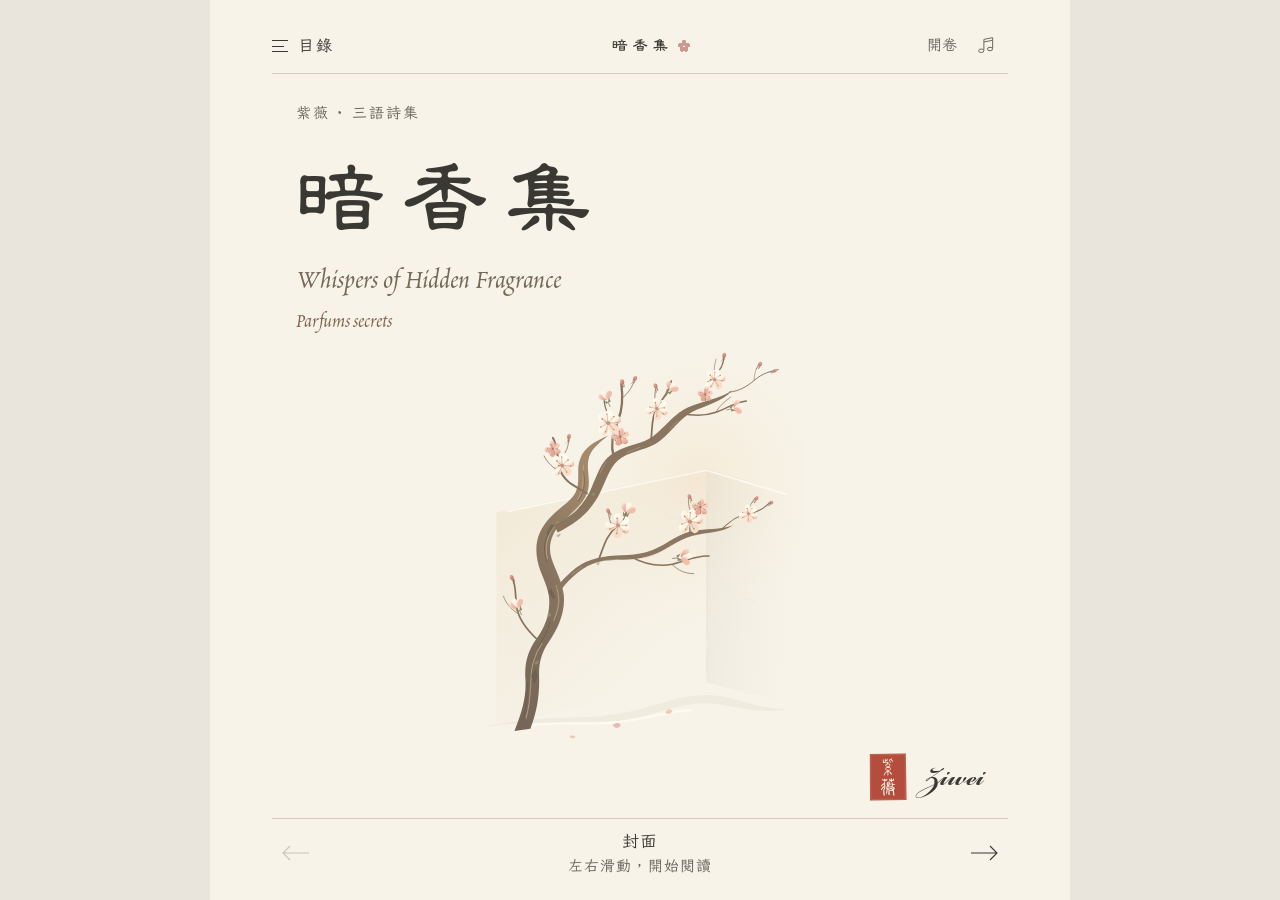
==== site/index.html @ c1a0530a "新增《讚將》與江流英名插圖，統一繁體中文" ====
<!doctype html>
<html lang="zh-Hant">
<head>
  <meta charset="utf-8">
  <meta name="viewport" content="width=device-width, initial-scale=1, maximum-scale=1, user-scalable=no, viewport-fit=cover">
  <meta name="theme-color" content="#F7F3E8">
  <meta name="description" content="《暗香集》中、英、法三語詩集。取意梅花凌寒獨開、暗香自來，寄寓母親的堅韌與溫柔。">
  <title>暗香集 · Whispers of Hidden Fragrance</title>
  <link rel="manifest" href="./manifest.webmanifest">
  <link rel="icon" href="./icons/icon-192.png">
  <link rel="apple-touch-icon" href="./icons/apple-touch-icon.png">
  <meta name="apple-mobile-web-app-capable" content="yes">
  <meta name="apple-mobile-web-app-title" content="暗香集">
  <meta name="apple-mobile-web-app-status-bar-style" content="black-translucent">
  <script>
    // Keep the edition's established iPhone/PWA viewport behaviour. The page
    // scrolls inside the middle grid row; both navigation rows stay outside it.
    (() => {
      const root = document.documentElement;
      const viewport = window.visualViewport;
      const updateHeight = () => {
        const standalone = navigator.standalone || matchMedia('(display-mode: standalone)').matches;
        const visible = viewport?.height || innerHeight;
        const height = standalone ? Math.max(visible, innerHeight, screen.height || 0) : visible;
        root.style.setProperty('--viewport-height', `${Math.ceil(height)}px`);
      };
      updateHeight();
      for (const event of ['resize', 'orientationchange', 'pageshow']) addEventListener(event, updateHeight, { passive: true });
      viewport?.addEventListener('resize', updateHeight, { passive: true });
    })();
  </script>
  <link rel="preload" href="./fonts/LXGWWenKaiTC-Regular.ttf" as="font" type="font/ttf" crossorigin>
  <link rel="preload" href="./fonts/HanWangLiSuMedium-TC.ttf?v=1" as="font" type="font/ttf" crossorigin>
  <link rel="stylesheet" href="./styles.css?v=artbook-14">
  <script src="./poems.js?v=artbook-14" defer></script>
  <script src="./edition.js?v=artbook-14" defer></script>
  <script src="./reader.js?v=artbook-14" defer></script>
</head>
<body>
  <main class="book" id="book" aria-label="《暗香集》三語詩集">
    <header class="book-toolbar">
      <button class="contents-trigger" id="toc-open" type="button" aria-haspopup="dialog" aria-controls="toc-dialog" aria-label="打開目錄"><span class="contents-icon" aria-hidden="true"></span><span>目錄</span></button>
      <span class="book-wordmark">暗香集</span>
      <div class="toolbar-right"><span id="reading-progress" aria-label="閱讀進度" aria-live="polite">開卷</span><button class="music-toggle" id="music-toggle" type="button" aria-label="播放背景音樂" aria-pressed="false"><svg viewBox="0 0 24 24" aria-hidden="true"><path d="M9 17V5l10-2v12M9 8l10-2"/><ellipse cx="6" cy="18" rx="3" ry="2"/><ellipse cx="16" cy="16" rx="3" ry="2"/></svg></button></div>
    </header>
    <section class="reading-stage" id="reading" aria-label="詩集頁面">
      <article class="book-page" id="book-page" tabindex="-1"></article>
    </section>
    <nav class="page-controls" aria-label="翻頁">
      <button id="previous" type="button" aria-label="向前翻頁" disabled><svg viewBox="0 0 32 20" aria-hidden="true"><path d="M29 10H3m7-7-7 7 7 7"/></svg></button>
      <div class="page-position"><span id="page-folio" aria-live="polite">封面</span><span id="swipe-hint">左右滑動，開始閱讀</span></div>
      <button id="next" type="button" aria-label="向後翻頁"><svg viewBox="0 0 32 20" aria-hidden="true"><path d="M3 10h26m-7-7 7 7-7 7"/></svg></button>
    </nav>
  </main>
  <dialog class="toc-dialog" id="toc-dialog" aria-labelledby="toc-title">
    <header class="toc-heading"><div><p class="eyebrow" lang="en">THE COLLECTION</p><h1 id="toc-title">目錄</h1></div><button id="toc-close" type="button" class="dialog-close" aria-label="關閉目錄">×</button></header>
    <nav class="toc-matter" id="matter-list" aria-label="封面與前後頁"></nav>
    <ol class="toc-list" id="contents-list"></ol>
    <footer class="toc-footer"><span>紫薇 · 暗香集</span><span>十五首 · 三語詩集</span></footer>
  </dialog>
  <audio id="ambient-audio" src="./audio/1.mp3" loop preload="none"></audio>
  <noscript><p class="noscript-message">請啟用 JavaScript 以閱讀詩集。</p></noscript>
</body>
</html>
---- site/styles.css ----
@font-face{font-family:"WenKai TC";src:url("./fonts/LXGWWenKaiTC-Regular.ttf") format("truetype");font-display:swap}
@font-face{font-family:"HanWang LiSu";src:url("./fonts/HanWangLiSuMedium-TC.ttf?v=1") format("truetype");font-display:swap}
@font-face{font-family:Alegreya;src:url("./fonts/Alegreya-Regular.otf") format("opentype");font-display:swap}
@font-face{font-family:Alegreya;src:url("./fonts/Alegreya-Italic.otf") format("opentype");font-style:italic;font-display:swap}
@font-face{font-family:Poetica;src:url("./fonts/PoeticaStd.otf") format("opentype");font-display:swap}
@font-face{font-family:"Poetica Small Caps";src:url("./fonts/Poetica-RomanSmallCaps.otf") format("opentype");font-display:swap}
@font-face{font-family:"Poetica Chancery";src:url("./fonts/Poetica Chancery IV Regular.otf") format("opentype");font-display:swap}
@font-face{font-family:Bickham;src:url("./fonts/Bickham Script Pro 3 Bold.otf") format("opentype");font-weight:700;font-display:swap}

:root{
  color-scheme:light;
  --paper:#f7f3e8;
  --ink:#393832;
  --secondary:#66645c;
  --stone:#746958;
  --vermillion:#b44d3b;
  --gold:#907047;
  --line:#d5cdbf;
  --plum:#b8756c;
  --petal:radial-gradient(ellipse 2.5px 3px at 50% 22%,var(--plum) 90%,transparent),radial-gradient(ellipse 3px 2.5px at 77% 43%,var(--plum) 90%,transparent),radial-gradient(ellipse 2.5px 3px at 67% 75%,var(--plum) 90%,transparent),radial-gradient(ellipse 2.5px 3px at 33% 75%,var(--plum) 90%,transparent),radial-gradient(ellipse 3px 2.5px at 23% 43%,var(--plum) 90%,transparent);
  --support:"WenKai TC","Kaiti TC","KaiTi","Noto Serif CJK TC",serif;
  --title:"HanWang LiSu",var(--support);
  --latin:Alegreya,Georgia,"Times New Roman",serif;
  --viewport-height:100vh;
  font-synthesis:none;
}
@supports(height:100dvh){:root{--viewport-height:100dvh}}
*{box-sizing:border-box}
html,body{width:100%;height:var(--viewport-height);min-height:0;margin:0;background:var(--paper);color:var(--ink);font-family:var(--support);overscroll-behavior:none;touch-action:pan-x pan-y}
html{overflow:hidden}
body{position:fixed;inset:0 0 auto;overflow:hidden}
button{font:inherit;color:inherit;cursor:pointer;-webkit-tap-highlight-color:transparent}
button:focus-visible,a:focus-visible{outline:2px solid var(--stone);outline-offset:3px}
button:disabled{cursor:default}
button[hidden]{display:none!important}
.book{display:grid;grid-template-rows:56px minmax(0,1fr)68px;width:min(100%,860px);height:100%;min-height:0;margin:auto;padding:max(8px,env(safe-area-inset-top)) max(24px,env(safe-area-inset-right)) max(10px,env(safe-area-inset-bottom)) max(24px,env(safe-area-inset-left))}
.book-toolbar{position:relative;z-index:3;display:grid;grid-template-columns:1fr auto 1fr;align-items:center;min-width:0;border-bottom:1px solid var(--line)}
.contents-trigger{display:flex;gap:10px;align-items:center;justify-self:start;min-height:44px;padding:0 5px 0 0;border:0;background:none;font-size:16px;letter-spacing:.1em}
.contents-icon{display:block;width:16px;height:12px;border-top:1px solid currentColor;border-bottom:1px solid currentColor;position:relative}
.contents-icon::after{position:absolute;inset:5px 4px auto 0;border-top:1px solid currentColor;content:""}
.book-wordmark{position:relative;font:16px var(--title);letter-spacing:.24em;text-indent:.24em}
/* A corner and one small blossom carry the book's quiet thread. The plates
   retain their own seasons and colours; no motif is laid over the artwork. */
.book-wordmark::after{position:absolute;top:50%;left:calc(100% + 6px);width:12px;height:12px;transform:translateY(-50%);background:var(--petal);opacity:.7;content:"";pointer-events:none}
.toolbar-right{display:flex;align-items:center;justify-self:end;gap:7px}
#reading-progress{color:var(--secondary);font:15px/1 var(--latin);white-space:nowrap}
.music-toggle{display:grid;place-items:center;justify-self:end;width:44px;height:44px;border:0;background:none;color:var(--secondary)}
.music-toggle svg{width:21px;height:21px;stroke:currentColor;stroke-width:1.1;fill:none}
.music-toggle[aria-pressed="true"]{color:var(--vermillion)}
.reading-stage{position:relative;min-width:0;min-height:0;overflow:hidden;isolation:isolate;touch-action:pan-y}
.book-page{position:relative;width:100%;height:100%;min-width:0;min-height:0;overflow:auto;overscroll-behavior:contain;scrollbar-width:thin;scrollbar-color:#bdb5a7 transparent;outline:0;padding:30px 6px 32px;-webkit-overflow-scrolling:touch}
.book-page:focus-visible{outline:1px solid var(--stone);outline-offset:-1px}
.page-controls{position:relative;z-index:3;display:grid;grid-template-columns:52px minmax(0,1fr)52px;align-items:center;min-height:0;border-top:1px solid var(--line);background:var(--paper)}
.page-controls button{display:grid;place-items:center;width:48px;height:48px;border:0;background:none;color:var(--ink)}
.page-controls button:last-child{justify-self:end}
.page-controls button:disabled{opacity:.25}
.page-controls svg{width:32px;height:20px;fill:none;stroke:currentColor;stroke-width:1.1;transition:transform .2s ease}
.page-controls button:hover:not(:disabled) svg{transform:translateX(-3px)}
.page-controls button:last-child:hover:not(:disabled) svg{transform:translateX(3px)}
.page-position{display:flex;flex-direction:column;gap:4px;align-items:center;text-align:center;font-size:15px;line-height:1.2}
#page-folio{font:17px/1.3 var(--support);letter-spacing:.06em}
#swipe-hint{color:var(--secondary);font-size:15px;letter-spacing:.06em}

/* A typographic opening with a single painted plate, no decorative frame. */
.cover-page{display:grid;grid-template-rows:auto minmax(0,1fr)auto;gap:4px;overflow:hidden;padding:30px 8px 16px}
.cover-kicker{margin:0 0 20px;color:var(--secondary);font-size:15px;letter-spacing:.14em}
.cover-title{margin:0 0 14px;font:400 clamp(60px,16vw,80px)/1.2 var(--title);letter-spacing:.14em}
.cover-english{max-width:24ch;margin:0;color:var(--stone);font:400 clamp(24px,6.2vw,30px)/1.12 Poetica,var(--latin)}
.cover-french{margin:8px 0 0;color:#82654e;font:400 21px/1.25 Poetica,var(--latin)}
.cover-plate{display:grid;align-items:center;min-height:0;margin:0 -8px}
.cover-plate img{display:block;width:100%;height:100%;min-height:0;object-fit:contain}
.cover-author{display:flex;justify-content:flex-end;align-items:flex-end}
.author-signature{display:flex;align-items:center;gap:15px}
.author-signature .seal{width:34px;height:44px;flex:none}
.signature{margin:0 0 -2px;font:700 32px/1.1 Bickham,"Poetica Chancery",var(--latin);color:var(--ink)}
.seal{display:block;object-fit:contain}

.page-running-head{display:flex;justify-content:space-between;align-items:center;gap:20px;color:var(--secondary);font-size:15px;line-height:1.5;letter-spacing:.08em}
.page-print-folio{font:italic 18px/1 var(--latin);color:var(--gold)}
.lang-en .page-language,.lang-fr .page-language{font:17px/1.5 "Poetica Small Caps",var(--latin)}
.poem-page{padding-top:25px}
.poem-heading{margin:28px 0 28px}
.poem-masthead{margin:0 0 16px;color:var(--secondary);font-size:15px;line-height:1.65}
.poem-title{margin:0;font:400 39px/1.4 var(--title);letter-spacing:.06em;overflow-wrap:anywhere}
.poem-title[lang="en"],.poem-title[lang="fr"]{font:400 37px/1.12 var(--latin);letter-spacing:-.015em}
.poem-heading::after{display:block;width:28px;height:12px;margin-top:22px;border-left:1px solid var(--stone);border-bottom:1px solid var(--stone);content:""}
.language-nav{display:flex;gap:2px;align-items:center}
.language-nav button{min-width:44px;min-height:44px;padding:6px;border:0;border-bottom:1px solid transparent;background:none;color:var(--secondary);font:23px/1 "Poetica Small Caps",var(--support)}
.language-nav button[aria-current="true"]{border-bottom-color:var(--stone);color:var(--ink)}
.language-nav button[lang="zh-Hant"]{font:16px/1 var(--support)}
.poem-content{width:100%;max-width:610px;margin:0 auto}
.poem-body{margin:0;color:var(--ink);font:400 27px/1.8 var(--title);letter-spacing:.015em;overflow-wrap:break-word}
.poem-body[lang="en"],.poem-body[lang="fr"]{font:400 23px/1.65 var(--latin);letter-spacing:0}
.verse-line{display:block;padding-left:1em;text-indent:-1em}
.verse-line.stanza-space{height:.85em}
.poem-meta{margin:28px 0 0;color:var(--secondary);font-size:15px;line-height:1.75;white-space:pre-line}
.poem-meta[lang="en"],.poem-meta[lang="fr"]{font:16px/1.6 var(--latin)}
.annotation-section{margin:38px 0 0;padding-top:22px;border-top:1px solid var(--line);scroll-margin-top:24px}
.annotation-header{display:flex;justify-content:space-between;align-items:center;gap:20px;margin-bottom:14px}
.annotation-title{margin:0;font:400 18px/1.6 var(--support);letter-spacing:.09em}
.annotation-folio{font:italic 16px var(--latin);color:var(--gold)}
.annotation-text{margin:0;color:var(--ink);font:22px/1.85 var(--support);white-space:pre-line;overflow-wrap:break-word}

.illustration-page{display:flex;flex-direction:column;padding:24px 0 16px;overflow:hidden}
.illustration-heading{flex:0 0 auto;text-align:center;color:var(--secondary);font-size:15px;letter-spacing:.3em;text-indent:.3em}
.illustration-title{flex:0 0 auto;margin:14px 0 0;text-align:center;font:400 33px/1.4 var(--title);letter-spacing:.1em}
.illustration-figure{display:grid;grid-template-rows:minmax(0,1fr)auto;gap:14px;flex:1 1 0;min-height:0;margin:16px 0 0}
.illustration-well{display:grid;place-items:center;min-height:0;min-width:0}
.illustration-frame{position:relative;height:100%;max-width:100%;aspect-ratio:760/900;min-height:0}
.illustration-art{display:block;width:100%;height:100%;object-fit:contain}
.illustration-seal{position:absolute;left:var(--seal-x,86%);top:var(--seal-y,84%);width:6%;height:auto;aspect-ratio:38/68;transform:translate(-50%,-50%)}
.illustration-epigraph{margin:0;text-align:center;color:var(--secondary);font:20px/1.35 "Poetica Chancery",var(--latin)}

.matter-page{display:flex;flex-direction:column;padding-top:30px}
.matter-content{width:min(100%,570px);margin:auto;padding:44px 0}
.matter-index{margin:0 0 24px;color:var(--gold);font:italic 22px var(--latin)}
.matter-title{margin:0;font:400 37px/1.4 var(--title);letter-spacing:.12em}
.matter-title::after{display:block;width:28px;height:12px;margin-top:22px;border-left:1px solid var(--stone);border-bottom:1px solid var(--stone);content:""}
.matter-text{margin:32px 0 0;font:24px/1.9 var(--support);white-space:pre-line}
.matter-colophon .matter-text{font-size:18px;line-height:2.15;color:var(--secondary)}
.matter-epigraph .matter-text{max-width:9em;font-family:var(--title);font-size:30px;line-height:2.1;letter-spacing:.07em}
.matter-afterword .matter-content::after{display:block;width:12px;height:12px;margin-top:32px;background:var(--petal);opacity:.7;content:""}

.toc-dialog{width:min(700px,calc(100vw - 28px));max-height:min(88svh,820px);padding:28px 24px 20px;border:1px solid var(--line);background:var(--paper);color:var(--ink);overflow:hidden}
.toc-dialog[open]{display:flex;flex-direction:column}
.toc-dialog::backdrop{background:#39383260}
.toc-heading{display:flex;justify-content:space-between;align-items:flex-start;gap:20px;flex:none;padding:0 0 20px;border-bottom:1px solid var(--line)}
.eyebrow{margin:0 0 10px;color:var(--secondary);font:15px/1.2 "Poetica Small Caps",var(--latin);letter-spacing:.14em}
.toc-heading h1{margin:0;font:400 36px/1.3 var(--title);letter-spacing:.14em}
.dialog-close{width:44px;height:44px;margin:-8px -10px 0 0;padding:0;border:0;background:none;font:32px var(--latin)}
.toc-matter{display:flex;flex:none;flex-wrap:wrap;gap:0 14px;padding:12px 0;border-bottom:1px solid var(--line)}
.toc-matter button{min-width:44px;min-height:44px;padding:4px 0;border:0;background:none;font-size:16px;color:var(--secondary)}
.toc-list{display:grid;grid-template-columns:1fr;flex:1 1 auto;min-height:0;list-style:none;overflow:auto;overscroll-behavior:contain;margin:0;padding:0;counter-reset:poem}
.toc-list li{display:grid;grid-template-columns:28px 1fr;align-content:center;gap:3px 10px;position:relative;padding:21px 0 17px;border-bottom:1px solid var(--line)}
.toc-list li::before{grid-row:span 2;padding-top:4px;color:var(--gold);font:italic 17px var(--latin);counter-increment:poem;content:counter(poem,decimal-leading-zero)}
.toc-title-button{justify-self:start;text-align:left;min-width:44px;min-height:44px;padding:0;border:0;background:none;font:400 25px/1.4 var(--title)}
.toc-links{display:flex;flex-wrap:wrap;gap:0 15px}
.toc-links button{min-width:44px;min-height:44px;padding:4px 0;border:0;background:none;color:var(--secondary);font:16px "Poetica Small Caps",var(--support)}
.toc-links button[lang="zh-Hant"],.toc-links .toc-art{font-family:var(--support)}
.toc-links .toc-art{color:#974536}
.toc-footer{display:flex;flex:none;justify-content:space-between;gap:16px;padding-top:18px;font-size:15px;color:var(--secondary)}
.noscript-message{margin:100px 30px;font-size:22px}
.page-turn-forward{animation:turn-forward .2s ease-out}
.page-turn-backward{animation:turn-backward .2s ease-out}
@keyframes turn-forward{from{opacity:.4;transform:translateX(7px)}to{opacity:1;transform:none}}
@keyframes turn-backward{from{opacity:.4;transform:translateX(-7px)}to{opacity:1;transform:none}}

@media(min-width:760px){
  body{background:#e9e5dd}
  .book{padding:18px 62px 14px;background:var(--paper)}
  .book-page{padding-inline:24px}
  .cover-page{padding-top:30px;padding-bottom:16px}
  .cover-title{font-size:90px}
  .cover-kicker{margin-bottom:22px}
  .cover-english{max-width:none;font-size:31px}
  .cover-french{font-size:23px}
  .cover-plate{margin:0 -20px}
  .author-signature .seal{width:38px;height:50px}
  .signature{font-size:37px}
  .poem-heading{margin-top:38px;margin-bottom:32px}
  .poem-title{font-size:45px}
  .poem-title[lang="en"],.poem-title[lang="fr"]{font-size:44px}
  .poem-body{font-size:29px}
  .illustration-title{font-size:38px}
  .illustration-figure{margin-top:20px;gap:12px}
  .toc-dialog{padding:36px 40px 24px}
  .toc-list{grid-template-columns:1fr 1fr;column-gap:28px}
}
@media(max-width:359px){
  .book{padding-inline:18px}
  .cover-page{padding-inline:0}
  .cover-plate{margin-inline:0}
  .cover-kicker{letter-spacing:.04em}
  .cover-title{font-size:57px}
  .author-signature{gap:8px}
  .signature{font-size:28px}
}
@media(max-height:690px){
  .book{grid-template-rows:48px minmax(0,1fr)60px;padding-top:max(4px,env(safe-area-inset-top));padding-bottom:max(4px,env(safe-area-inset-bottom))}
  .cover-page{padding-top:18px;padding-bottom:12px}
  .cover-kicker{margin-bottom:12px}
  .cover-title{margin-bottom:9px;font-size:57px}
  .cover-english{font-size:24px}
  .cover-french{font-size:19px;margin-top:5px}
  .cover-plate{min-height:90px}
  .illustration-page{padding-top:14px;padding-bottom:10px}
  .illustration-title{margin-top:8px;font-size:29px}
  .illustration-figure{margin-top:10px;gap:8px}
}
@media(orientation:landscape) and (max-height:500px){
  .book{padding-inline:max(30px,env(safe-area-inset-left)) max(30px,env(safe-area-inset-right));grid-template-rows:44px minmax(0,1fr)54px}
  .cover-page{grid-template-columns:1fr 1fr;grid-template-rows:1fr auto;padding:16px 8px 12px;column-gap:24px}
  .cover-titling{grid-column:1;grid-row:1}
  .cover-kicker{margin-bottom:8px}
  .cover-title{font-size:48px}
  .cover-english{font-size:22px}
  .cover-french{font-size:18px}
  .cover-plate{grid-column:2;grid-row:1/3;min-height:0;margin:0}
  .cover-author{grid-column:1;grid-row:2}
  .cover-page{overflow:auto}
  .illustration-page{display:grid;grid-template-columns:100px 1fr;grid-template-rows:auto 1fr;column-gap:20px}
  .illustration-heading{grid-column:1;grid-row:1}
  .illustration-title{grid-column:1;grid-row:2;font-size:27px}
  .illustration-figure{grid-column:2;grid-row:1/3;margin:0}
}
@media(prefers-reduced-motion:reduce){*,*::before,*::after{animation:none!important;transition:none!important;scroll-behavior:auto!important}}
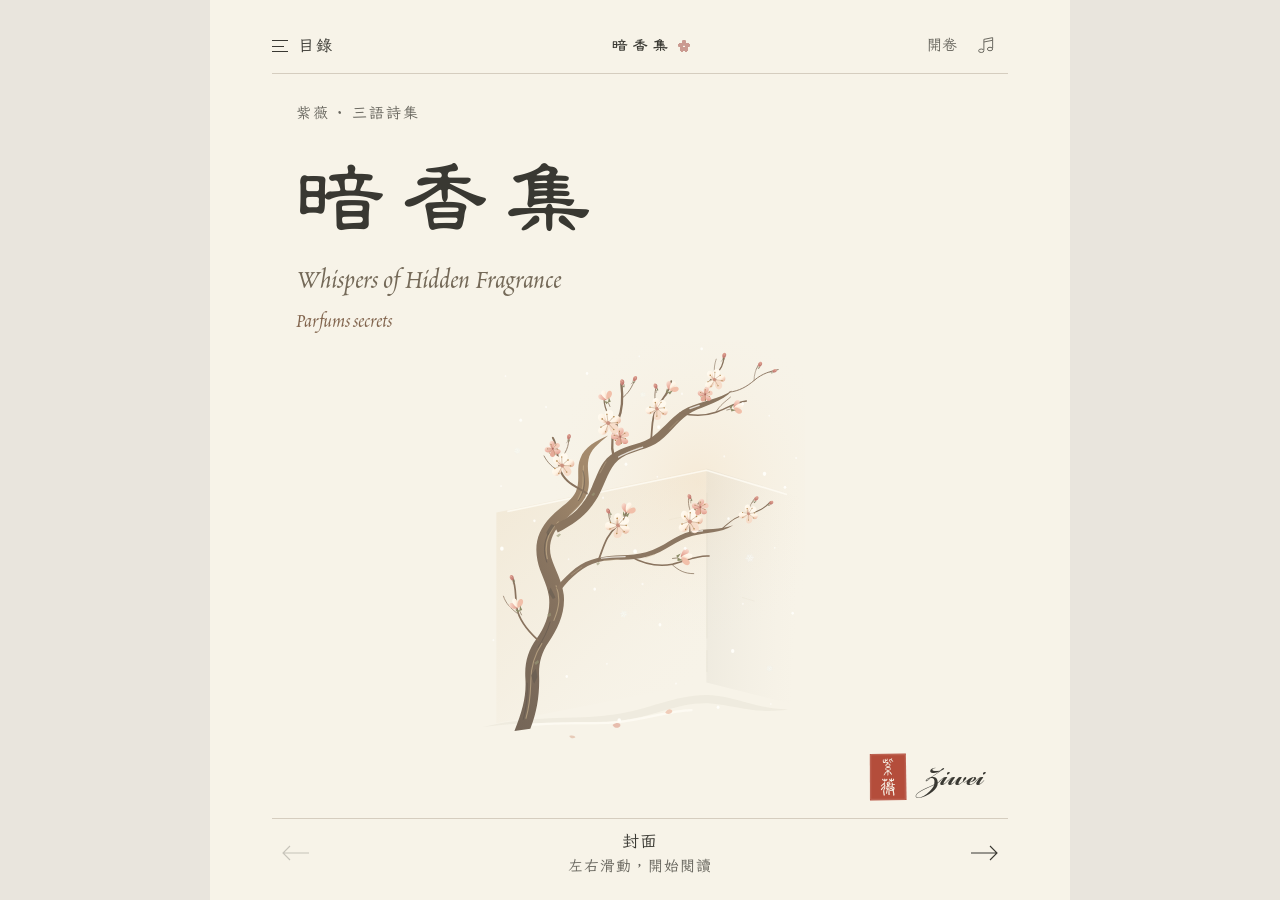
==== commit 9ff82224: "為梅花封面加入自然分層飄雪" ====
--- a/site/index.html
+++ b/site/index.html
@@ -31,10 +31,10 @@
   </script>
   <link rel="preload" href="./fonts/LXGWWenKaiTC-Regular.ttf" as="font" type="font/ttf" crossorigin>
   <link rel="preload" href="./fonts/HanWangLiSuMedium-TC.ttf?v=1" as="font" type="font/ttf" crossorigin>
-  <link rel="stylesheet" href="./styles.css?v=artbook-14">
-  <script src="./poems.js?v=artbook-14" defer></script>
-  <script src="./edition.js?v=artbook-14" defer></script>
-  <script src="./reader.js?v=artbook-14" defer></script>
+  <link rel="stylesheet" href="./styles.css?v=artbook-20">
+  <script src="./poems.js?v=artbook-20" defer></script>
+  <script src="./edition.js?v=artbook-20" defer></script>
+  <script src="./reader.js?v=artbook-20" defer></script>
 </head>
 <body>
   <main class="book" id="book" aria-label="《暗香集》三語詩集">
--- a/site/styles.css
+++ b/site/styles.css
@@ -100,6 +100,8 @@
 .annotation-title{margin:0;font:400 18px/1.6 var(--support);letter-spacing:.09em}
 .annotation-folio{font:italic 16px var(--latin);color:var(--gold)}
 .annotation-text{margin:0;color:var(--ink);font:22px/1.85 var(--support);white-space:pre-line;overflow-wrap:break-word}
+.annotation-title[lang="en"],.annotation-title[lang="fr"]{font-family:var(--latin)}
+.annotation-text[lang="en"],.annotation-text[lang="fr"]{font:22px/1.65 Alegreya,var(--support)}
 
 .illustration-page{display:flex;flex-direction:column;padding:24px 0 16px;overflow:hidden}
 .illustration-heading{flex:0 0 auto;text-align:center;color:var(--secondary);font-size:15px;letter-spacing:.3em;text-indent:.3em}
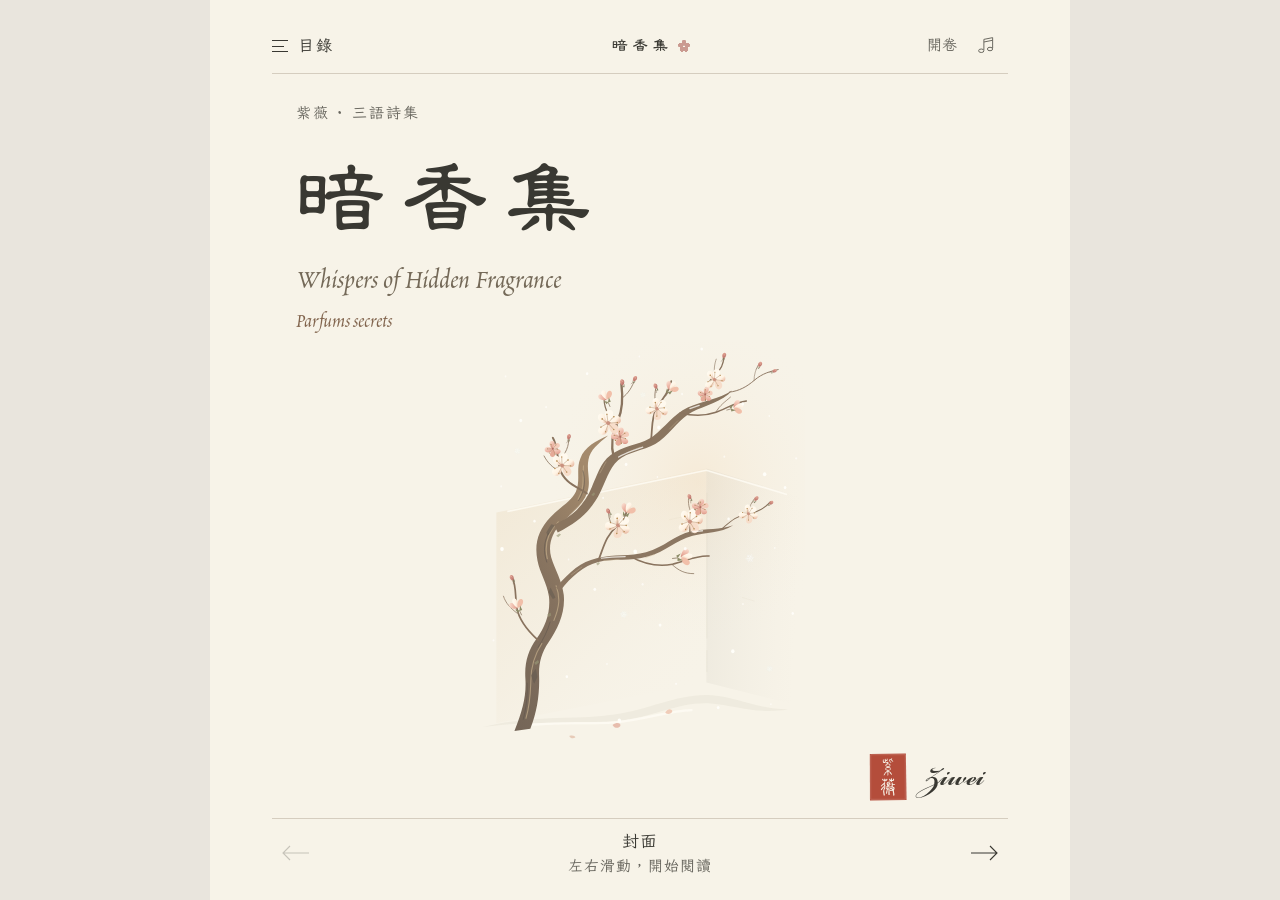
==== commit d81b7599: "新增《嶺南木棉》為首篇並同步頁碼與離線資源" ====
--- a/site/index.html
+++ b/site/index.html
@@ -31,10 +31,10 @@
   </script>
   <link rel="preload" href="./fonts/LXGWWenKaiTC-Regular.ttf" as="font" type="font/ttf" crossorigin>
   <link rel="preload" href="./fonts/HanWangLiSuMedium-TC.ttf?v=1" as="font" type="font/ttf" crossorigin>
-  <link rel="stylesheet" href="./styles.css?v=artbook-20">
-  <script src="./poems.js?v=artbook-20" defer></script>
-  <script src="./edition.js?v=artbook-20" defer></script>
-  <script src="./reader.js?v=artbook-20" defer></script>
+  <link rel="stylesheet" href="./styles.css?v=artbook-21">
+  <script src="./poems.js?v=artbook-21" defer></script>
+  <script src="./edition.js?v=artbook-21" defer></script>
+  <script src="./reader.js?v=artbook-21" defer></script>
 </head>
 <body>
   <main class="book" id="book" aria-label="《暗香集》三語詩集">
